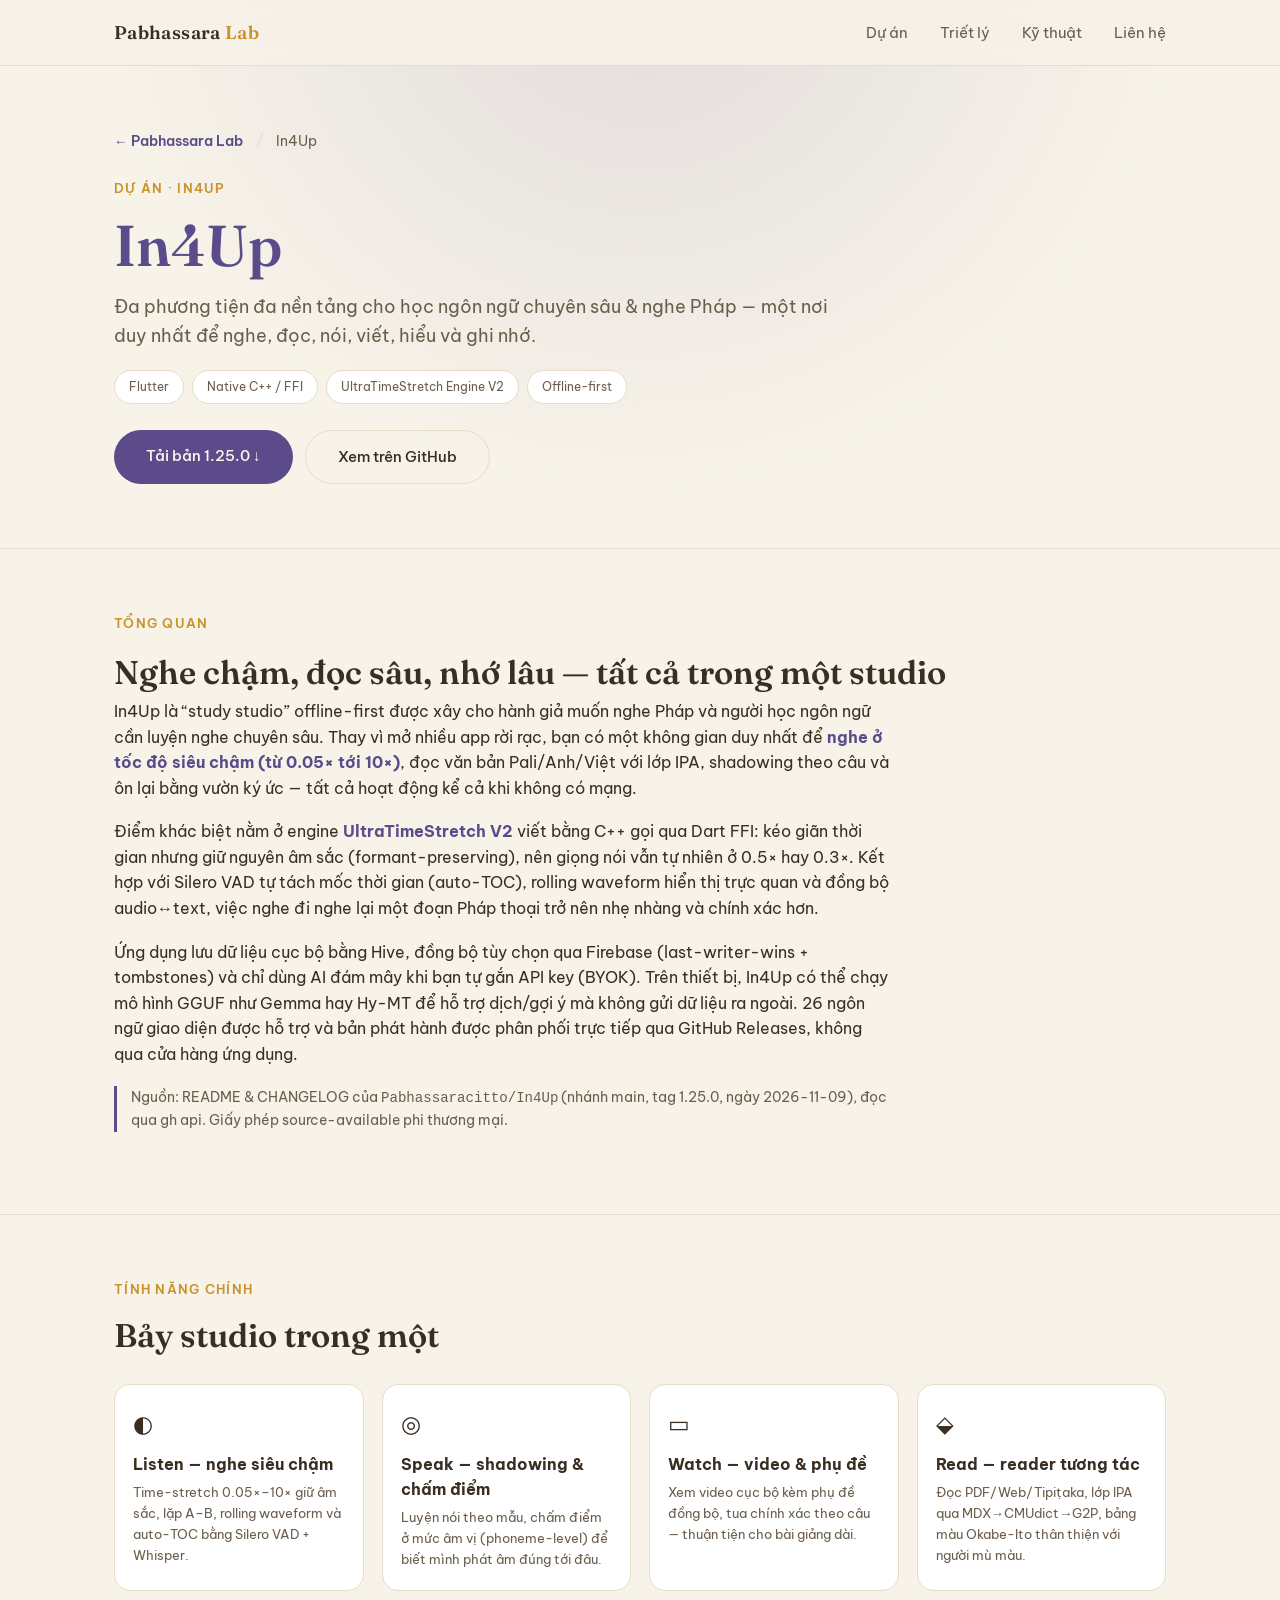
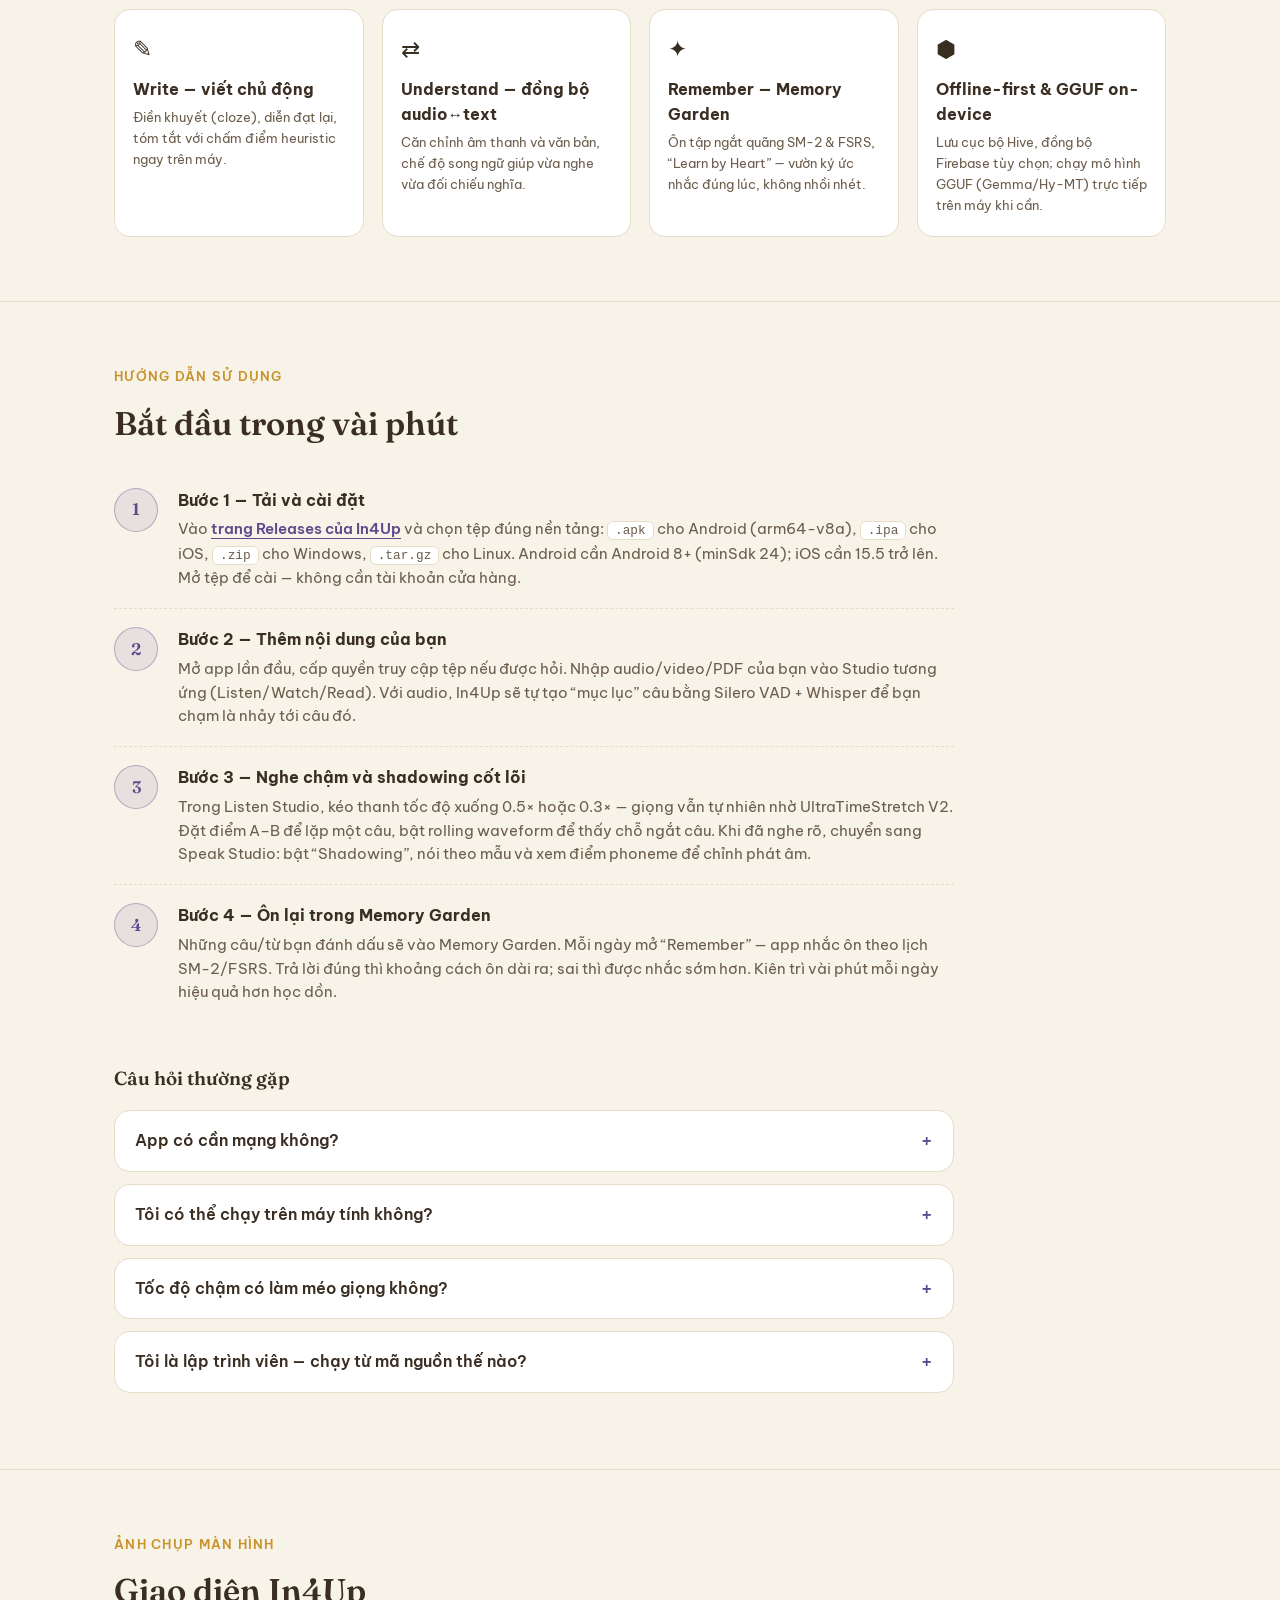
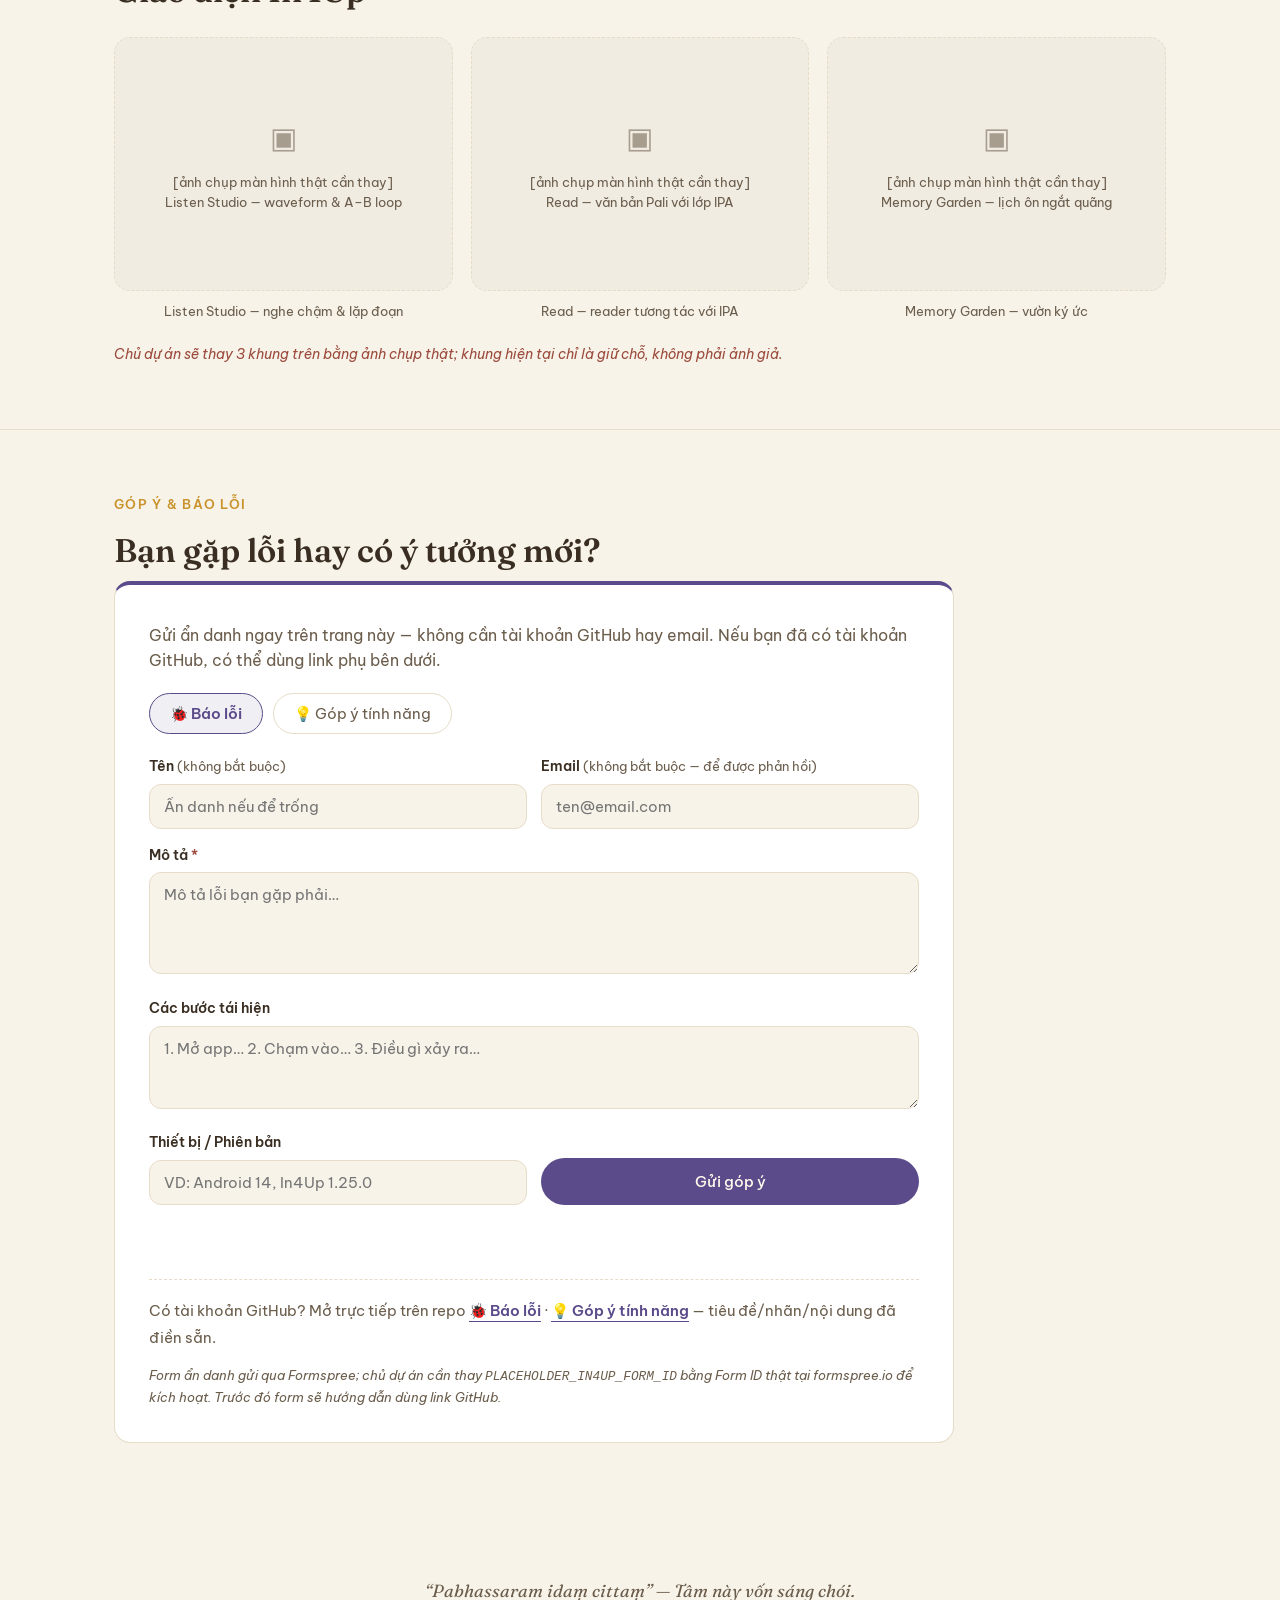
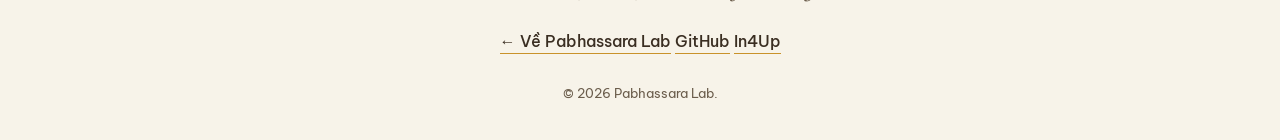
==== in4up.html @ a80b6377 "feat: WEB-EXPAND-001 — 4 trang chi tiết + góp ý ẩn danh + Tìm hiểu thêm - Thêm in4up.html / vdp.html" ====
<!DOCTYPE html>
<html lang="vi">
<head>
<meta charset="UTF-8">
<meta name="viewport" content="width=device-width, initial-scale=1.0">
<title>In4Up — Đa phương tiện cho học ngôn ngữ chuyên sâu & nghe Pháp | Pabhassara Lab</title>
<meta name="description" content="In4Up — studio học tập đa phương tiện, offline-first: nghe chậm tới 0.05×, shadowing, reader Pali/ IPA, Memory Garden. Tải bản 1.25.0 cho Android/iOS/Windows/Linux.">
<link rel="preconnect" href="https://fonts.googleapis.com">
<link rel="preconnect" href="https://fonts.gstatic.com" crossorigin>
<link href="https://fonts.googleapis.com/css2?family=Fraunces:ital,opsz,wght@0,9..144,300;0,9..144,500;0,9..144,600;1,9..144,400&family=Be+Vietnam+Pro:wght@300;400;500;600;700&display=swap" rel="stylesheet">
<link rel="stylesheet" href="style.css">
</head>
<body style="--accent:#5B4B8A;">

<!-- NAV — trỏ về trang chủ -->
<nav class="nav">
  <div class="nav-inner">
    <a href="index.html" class="nav-logo">Pabhassara <span>Lab</span></a>
    <ul class="nav-links">
      <li><a href="index.html#projects">Dự án</a></li>
      <li><a href="index.html#philosophy">Triết lý</a></li>
      <li><a href="index.html#tech">Kỹ thuật</a></li>
      <li><a href="index.html#contact">Liên hệ</a></li>
    </ul>
  </div>
</nav>

<!-- HERO / BREADCRUMB -->
<header class="detail-hero">
  <div class="container">
    <nav class="breadcrumb" aria-label="Breadcrumb">
      <a href="index.html">← Pabhassara Lab</a>
      <span class="breadcrumb-sep">/</span>
      <span aria-current="page">In4Up</span>
    </nav>
    <p class="section-label">Dự án · In4Up</p>
    <h1 class="detail-title">In4Up</h1>
    <p class="detail-tagline">Đa phương tiện đa nền tảng cho học ngôn ngữ chuyên sâu &amp; nghe Pháp — một nơi duy nhất để nghe, đọc, nói, viết, hiểu và ghi nhớ.</p>
    <div class="badges" style="margin-bottom:10px;">
      <span class="badge">Flutter</span>
      <span class="badge">Native C++ / FFI</span>
      <span class="badge">UltraTimeStretch Engine V2</span>
      <span class="badge">Offline-first</span>
    </div>
    <div class="detail-actions">
      <a href="https://github.com/Pabhassaracitto/In4Up/releases/tag/1.25.0" class="btn btn-primary btn-app" target="_blank" rel="noopener">Tải bản 1.25.0 ↓</a>
      <a href="https://github.com/Pabhassaracitto/In4Up" class="btn btn-ghost" target="_blank" rel="noopener">Xem trên GitHub</a>
    </div>
  </div>
</header>

<!-- TỔNG QUAN -->
<section class="detail-section overview-text fade-in">
  <div class="container">
    <p class="section-label">Tổng quan</p>
    <h2 class="section-title">Nghe chậm, đọc sâu, nhớ lâu — tất cả trong một studio</h2>
    <p>In4Up là “study studio” offline-first được xây cho hành giả muốn nghe Pháp và người học ngôn ngữ cần luyện nghe chuyên sâu. Thay vì mở nhiều app rời rạc, bạn có một không gian duy nhất để <strong>nghe ở tốc độ siêu chậm (từ 0.05× tới 10×)</strong>, đọc văn bản Pali/Anh/Việt với lớp IPA, shadowing theo câu và ôn lại bằng vườn ký ức — tất cả hoạt động kể cả khi không có mạng.</p>
    <p>Điểm khác biệt nằm ở engine <strong>UltraTimeStretch V2</strong> viết bằng C++ gọi qua Dart FFI: kéo giãn thời gian nhưng giữ nguyên âm sắc (formant-preserving), nên giọng nói vẫn tự nhiên ở 0.5× hay 0.3×. Kết hợp với Silero VAD tự tách mốc thời gian (auto-TOC), rolling waveform hiển thị trực quan và đồng bộ audio↔text, việc nghe đi nghe lại một đoạn Pháp thoại trở nên nhẹ nhàng và chính xác hơn.</p>
    <p>Ứng dụng lưu dữ liệu cục bộ bằng Hive, đồng bộ tùy chọn qua Firebase (last-writer-wins + tombstones) và chỉ dùng AI đám mây khi bạn tự gắn API key (BYOK). Trên thiết bị, In4Up có thể chạy mô hình GGUF như Gemma hay Hy-MT để hỗ trợ dịch/gợi ý mà không gửi dữ liệu ra ngoài. 26 ngôn ngữ giao diện được hỗ trợ và bản phát hành được phân phối trực tiếp qua GitHub Releases, không qua cửa hàng ứng dụng.</p>
    <p class="overview-note">Nguồn: README &amp; CHANGELOG của <code>Pabhassaracitto/In4Up</code> (nhánh main, tag 1.25.0, ngày 2026-11-09), đọc qua gh api. Giấy phép source-available phi thương mại.</p>
  </div>
</section>

<!-- TÍNH NĂNG CHÍNH -->
<section class="detail-section fade-in">
  <div class="container">
    <p class="section-label">Tính năng chính</p>
    <h2 class="section-title">Bảy studio trong một</h2>
    <div class="feature-grid">
      <article class="feature-item">
        <span class="feature-icon">◐</span>
        <h4>Listen — nghe siêu chậm</h4>
        <p>Time-stretch 0.05×–10× giữ âm sắc, lặp A–B, rolling waveform và auto-TOC bằng Silero VAD + Whisper.</p>
      </article>
      <article class="feature-item">
        <span class="feature-icon">◎</span>
        <h4>Speak — shadowing &amp; chấm điểm</h4>
        <p>Luyện nói theo mẫu, chấm điểm ở mức âm vị (phoneme-level) để biết mình phát âm đúng tới đâu.</p>
      </article>
      <article class="feature-item">
        <span class="feature-icon">▭</span>
        <h4>Watch — video &amp; phụ đề</h4>
        <p>Xem video cục bộ kèm phụ đề đồng bộ, tua chính xác theo câu — thuận tiện cho bài giảng dài.</p>
      </article>
      <article class="feature-item">
        <span class="feature-icon">⬙</span>
        <h4>Read — reader tương tác</h4>
        <p>Đọc PDF/Web/Tipiṭaka, lớp IPA qua MDX→CMUdict→G2P, bảng màu Okabe-Ito thân thiện với người mù màu.</p>
      </article>
      <article class="feature-item">
        <span class="feature-icon">✎</span>
        <h4>Write — viết chủ động</h4>
        <p>Điền khuyết (cloze), diễn đạt lại, tóm tắt với chấm điểm heuristic ngay trên máy.</p>
      </article>
      <article class="feature-item">
        <span class="feature-icon">⇄</span>
        <h4>Understand — đồng bộ audio↔text</h4>
        <p>Căn chỉnh âm thanh và văn bản, chế độ song ngữ giúp vừa nghe vừa đối chiếu nghĩa.</p>
      </article>
      <article class="feature-item">
        <span class="feature-icon">✦</span>
        <h4>Remember — Memory Garden</h4>
        <p>Ôn tập ngắt quãng SM-2 &amp; FSRS, “Learn by Heart” — vườn ký ức nhắc đúng lúc, không nhồi nhét.</p>
      </article>
      <article class="feature-item">
        <span class="feature-icon">⬢</span>
        <h4>Offline-first &amp; GGUF on-device</h4>
        <p>Lưu cục bộ Hive, đồng bộ Firebase tùy chọn; chạy mô hình GGUF (Gemma/Hy-MT) trực tiếp trên máy khi cần.</p>
      </article>
    </div>
  </div>
</section>

<!-- HƯỚNG DẪN SỬ DỤNG -->
<section class="detail-section fade-in">
  <div class="container">
    <p class="section-label">Hướng dẫn sử dụng</p>
    <h2 class="section-title">Bắt đầu trong vài phút</h2>

    <ol class="steps">
      <li class="step">
        <span class="step-num">1</span>
        <div class="step-body">
          <h4>Bước 1 — Tải và cài đặt</h4>
          <p>Vào <a href="https://github.com/Pabhassaracitto/In4Up/releases/tag/1.25.0" target="_blank" rel="noopener">trang Releases của In4Up</a> và chọn tệp đúng nền tảng: <code>.apk</code> cho Android (arm64-v8a), <code>.ipa</code> cho iOS, <code>.zip</code> cho Windows, <code>.tar.gz</code> cho Linux. Android cần Android 8+ (minSdk 24); iOS cần 15.5 trở lên. Mở tệp để cài — không cần tài khoản cửa hàng.</p>
        </div>
      </li>
      <li class="step">
        <span class="step-num">2</span>
        <div class="step-body">
          <h4>Bước 2 — Thêm nội dung của bạn</h4>
          <p>Mở app lần đầu, cấp quyền truy cập tệp nếu được hỏi. Nhập audio/video/PDF của bạn vào Studio tương ứng (Listen/Watch/Read). Với audio, In4Up sẽ tự tạo “mục lục” câu bằng Silero VAD + Whisper để bạn chạm là nhảy tới câu đó.</p>
        </div>
      </li>
      <li class="step">
        <span class="step-num">3</span>
        <div class="step-body">
          <h4>Bước 3 — Nghe chậm và shadowing cốt lõi</h4>
          <p>Trong Listen Studio, kéo thanh tốc độ xuống 0.5× hoặc 0.3× — giọng vẫn tự nhiên nhờ UltraTimeStretch V2. Đặt điểm A–B để lặp một câu, bật rolling waveform để thấy chỗ ngắt câu. Khi đã nghe rõ, chuyển sang Speak Studio: bật “Shadowing”, nói theo mẫu và xem điểm phoneme để chỉnh phát âm.</p>
        </div>
      </li>
      <li class="step">
        <span class="step-num">4</span>
        <div class="step-body">
          <h4>Bước 4 — Ôn lại trong Memory Garden</h4>
          <p>Những câu/từ bạn đánh dấu sẽ vào Memory Garden. Mỗi ngày mở “Remember” — app nhắc ôn theo lịch SM-2/FSRS. Trả lời đúng thì khoảng cách ôn dài ra; sai thì được nhắc sớm hơn. Kiên trì vài phút mỗi ngày hiệu quả hơn học dồn.</p>
        </div>
      </li>
    </ol>

    <h3 class="faq-title">Câu hỏi thường gặp</h3>
    <div class="faq">
      <details>
        <summary>App có cần mạng không?</summary>
        <p>Không — tính năng cốt lõi hoạt động offline hoàn toàn (Hive + engine C++ local). Mạng chỉ cần khi bạn bật đồng bộ Firebase hoặc dùng AI đám mây BYOK.</p>
      </details>
      <details>
        <summary>Tôi có thể chạy trên máy tính không?</summary>
        <p>Có. Windows được hỗ trợ đầy đủ; Linux hỗ trợ một phần (đang bị chặn bởi <code>webkit2gtk-4.1</code> trên một số bản phân phối); bản Web bị giới hạn — các engine native không khả dụng trên web. Hãy chọn đúng tệp trong trang Releases.</p>
      </details>
      <details>
        <summary>Tốc độ chậm có làm méo giọng không?</summary>
        <p>Không đáng kể. Engine C++ UltraTimeStretch V2 giữ formant (âm sắc) nên giọng vẫn tự nhiên ở tốc độ rất chậm — khác với việc chỉ kéo giãn thô.</p>
      </details>
      <details>
        <summary>Tôi là lập trình viên — chạy từ mã nguồn thế nào?</summary>
        <p>Cài Flutter 3.44.1 (bản CI-pin), chạy <code>flutter pub get</code> rồi <code>flutter run --flavor stable</code> (Android có các flavor stable/dev/beta). Xem thêm trong README của repo.</p>
      </details>
    </div>
  </div>
</section>

<!-- ẢNH CHỤP MÀN HÌNH -->
<section class="detail-section fade-in">
  <div class="container">
    <p class="section-label">Ảnh chụp màn hình</p>
    <h2 class="section-title">Giao diện In4Up</h2>
    <div class="shot-grid">
      <figure>
        <div class="shot-placeholder">
          <span class="shot-icon">▣</span>
          <p>[ảnh chụp màn hình thật cần thay]<br>Listen Studio — waveform &amp; A–B loop</p>
        </div>
        <figcaption class="shot-caption">Listen Studio — nghe chậm &amp; lặp đoạn</figcaption>
      </figure>
      <figure>
        <div class="shot-placeholder">
          <span class="shot-icon">▣</span>
          <p>[ảnh chụp màn hình thật cần thay]<br>Read — văn bản Pali với lớp IPA</p>
        </div>
        <figcaption class="shot-caption">Read — reader tương tác với IPA</figcaption>
      </figure>
      <figure>
        <div class="shot-placeholder">
          <span class="shot-icon">▣</span>
          <p>[ảnh chụp màn hình thật cần thay]<br>Memory Garden — lịch ôn ngắt quãng</p>
        </div>
        <figcaption class="shot-caption">Memory Garden — vườn ký ức</figcaption>
      </figure>
    </div>
    <p class="shot-note">Chủ dự án sẽ thay 3 khung trên bằng ảnh chụp thật; khung hiện tại chỉ là giữ chỗ, không phải ảnh giả.</p>
  </div>
</section>

<!-- GÓP Ý & BÁO LỖI -->
<section class="detail-section fade-in" id="gop-y">
  <div class="container">
    <p class="section-label">Góp ý &amp; báo lỗi</p>
    <h2 class="section-title">Bạn gặp lỗi hay có ý tưởng mới?</h2>
    <div class="feedback-block">
      <p class="feedback-lead">Gửi ẩn danh ngay trên trang này — không cần tài khoản GitHub hay email. Nếu bạn đã có tài khoản GitHub, có thể dùng link phụ bên dưới.</p>

      <form id="feedback-form" data-app="In4Up" data-formspree="https://formspree.io/f/PLACEHOLDER_IN4UP_FORM_ID" novalidate>
        <input type="hidden" name="app" value="In4Up">
        <input type="hidden" name="_subject" value="[Bug] In4Up — báo lỗi từ Pabhassara Lab">
        <input type="text" name="_gotcha" class="hp-field" tabindex="-1" autocomplete="off" aria-hidden="true">

        <div class="feedback-tabs" role="group" aria-label="Loại góp ý">
          <button type="button" class="ftype-btn active" data-type="bug" aria-pressed="true">🐞 Báo lỗi</button>
          <button type="button" class="ftype-btn" data-type="enhancement" aria-pressed="false">💡 Góp ý tính năng</button>
        </div>
        <input type="hidden" name="type" value="bug">

        <div class="f-row">
          <div class="f-field">
            <label for="fb-name-in4up">Tên <span class="optional">(không bắt buộc)</span></label>
            <input id="fb-name-in4up" name="name" type="text" placeholder="Ẩn danh nếu để trống">
          </div>
          <div class="f-field">
            <label for="fb-contact-in4up">Email <span class="optional">(không bắt buộc — để được phản hồi)</span></label>
            <input id="fb-contact-in4up" name="email" type="email" placeholder="ten@email.com">
          </div>
        </div>

        <div class="f-field">
          <label for="fb-message-in4up">Mô tả <span class="req">*</span></label>
          <textarea id="fb-message-in4up" name="message" rows="4" required placeholder="Mô tả lỗi bạn gặp phải…"></textarea>
        </div>

        <div class="f-field">
          <label for="fb-details-in4up" data-detail-label>C&aacute;c bước t&aacute;i hiện</label>
          <textarea id="fb-details-in4up" name="details" rows="3" placeholder="1. Mở app… 2. Chạm vào… 3. Điều gì xảy ra…"></textarea>
        </div>

        <div class="f-row">
          <div class="f-field">
            <label for="fb-device-in4up">Thiết bị / Phiên bản</label>
            <input id="fb-device-in4up" name="device" type="text" placeholder="VD: Android 14, In4Up 1.25.0">
          </div>
          <div class="f-field" style="display:flex;align-items:flex-end;">
            <button type="submit" class="btn btn-primary btn-app feedback-submit" style="width:100%;">Gửi góp ý</button>
          </div>
        </div>

        <p class="form-status" role="status" aria-live="polite"></p>
      </form>

      <div class="feedback-alt">
        Có tài khoản GitHub? Mở trực tiếp trên repo
        <a href="https://github.com/Pabhassaracitto/In4Up/issues/new?title=%5BBug%5D%20&labels=bug&body=**M%C3%B4%20t%E1%BA%A3%20l%E1%BB%97i%3A**%0A%0A**C%C3%A1c%20b%C6%B0%E1%BB%9Bc%20t%C3%A1i%20hi%E1%BB%87n%3A**%0A%0A**Thi%E1%BA%BFt%20b%E1%BB%8B%2FPhi%C3%AAn%20b%E1%BA%A3n%3A**" target="_blank" rel="noopener">🐞 Báo lỗi</a>
        ·
        <a href="https://github.com/Pabhassaracitto/In4Up/issues/new?title=%5B%C4%90%E1%BB%81%20xu%E1%BA%A5t%5D&labels=enhancement&body=**T%C3%B4i%20mu%E1%BB%91n...**%0A%0A**V%E1%BA%A5n%20%C4%91%E1%BB%81%20c%E1%BA%A7n%20gi%E1%BA%A3i%20quy%E1%BA%BFt%3A**%0A%0A**%C4%90%E1%BB%81%20xu%E1%BA%A5t%20c%E1%BB%A7a%20t%C3%B4i%3A**" target="_blank" rel="noopener">💡 Góp ý tính năng</a>
        — tiêu đề/nhãn/nội dung đã điền sẵn.
      </div>
      <p class="privacy-note">Form ẩn danh gửi qua Formspree; chủ dự án cần thay <code>PLACEHOLDER_IN4UP_FORM_ID</code> bằng Form ID thật tại <a href="https://formspree.io" target="_blank" rel="noopener" style="border:none;">formspree.io</a> để kích hoạt. Trước đó form sẽ hướng dẫn dùng link GitHub.</p>
    </div>
  </div>
</section>

<!-- FOOTER (chung với trang chủ) -->
<footer id="contact" class="footer">
  <div class="container fade-in">
    <p class="footer-quote">“Pabhassaram idaṃ cittaṃ” — Tâm này vốn sáng chói.</p>
    <div class="footer-links">
      <a href="index.html">← Về Pabhassara Lab</a>
      <a href="https://github.com/Pabhassaracitto" target="_blank" rel="noopener">GitHub</a>
      <a href="https://github.com/Pabhassaracitto/In4Up" target="_blank" rel="noopener">In4Up</a>
    </div>
    <p class="footer-copy">© 2026 Pabhassara Lab.</p>
  </div>
</footer>

<script src="script.js"></script>
<script src="feedback.js"></script>
</body>
</html>
---- style.css ----
/* ============ RESET & VARIABLES ============ */
:root {
  --bg: #F7F3E9;
  --bg-elevated: #FFFFFF;
  --text: #3A2E22;
  --text-soft: #6B5D4C;
  --saffron: #C9922A;
  --terracotta: #9B4A3C;
  --border: #E6DCC8;
  --radius: 16px;
  --max-width: 1100px;
  --font-serif: 'Fraunces', serif;
  --font-sans: 'Be Vietnam Pro', sans-serif;
}

* { margin: 0; padding: 0; box-sizing: border-box; }

html { scroll-behavior: smooth; }

body {
  background: var(--bg);
  color: var(--text);
  font-family: var(--font-sans);
  line-height: 1.6;
  -webkit-font-smoothing: antialiased;
}

.container {
  max-width: var(--max-width);
  margin: 0 auto;
  padding: 0 24px;
}

a { text-decoration: none; color: inherit; }

/* ============ FADE-IN ANIMATION ============ */
.fade-in {
  opacity: 0;
  transform: translateY(24px);
  transition: opacity 0.7s ease-out, transform 0.7s ease-out;
}
.fade-in.visible {
  opacity: 1;
  transform: translateY(0);
}

/* ============ NAV ============ */
.nav {
  position: fixed;
  top: 0; left: 0; right: 0;
  z-index: 100;
  background: rgba(247, 243, 233, 0.85);
  backdrop-filter: blur(8px);
  border-bottom: 1px solid var(--border);
}
.nav-inner {
  max-width: var(--max-width);
  margin: 0 auto;
  padding: 18px 24px;
  display: flex;
  justify-content: space-between;
  align-items: center;
}
.nav-logo {
  font-family: var(--font-serif);
  font-weight: 600;
  font-size: 1.15rem;
  letter-spacing: 0.02em;
}
.nav-logo span { color: var(--saffron); }
.nav-links {
  display: flex;
  gap: 32px;
  list-style: none;
}
.nav-links a {
  font-size: 0.92rem;
  color: var(--text-soft);
  transition: color 0.2s;
}
.nav-links a:hover { color: var(--saffron); }

@media (max-width: 640px) {
  .nav-links { display: none; }
}

/* ============ HERO ============ */
.hero {
  position: relative;
  min-height: 92vh;
  display: flex;
  align-items: center;
  justify-content: center;
  text-align: center;
  overflow: hidden;
  padding: 0 24px;
}
.ripple {
  position: absolute;
  width: 600px;
  height: 600px;
  border-radius: 50%;
  background: radial-gradient(circle, rgba(201,146,42,0.18) 0%, rgba(201,146,42,0) 70%);
  animation: ripple-pulse 6s ease-in-out infinite;
  pointer-events: none;
}
@keyframes ripple-pulse {
  0%, 100% { transform: scale(1); opacity: 0.8; }
  50% { transform: scale(1.3); opacity: 1; }
}
.hero-content { position: relative; z-index: 1; max-width: 680px; }
.hero-eyebrow {
  font-size: 0.85rem;
  letter-spacing: 0.08em;
  text-transform: lowercase;
  color: var(--terracotta);
  margin-bottom: 20px;
  font-style: italic;
}
.hero-title {
  font-family: var(--font-serif);
  font-weight: 500;
  font-size: clamp(2.8rem, 7vw, 4.8rem);
  line-height: 1.1;
  margin-bottom: 20px;
}
.hero-tagline {
  font-size: 1.2rem;
  color: var(--text-soft);
  margin-bottom: 40px;
}

/* ============ BUTTONS ============ */
.btn {
  display: inline-block;
  padding: 14px 32px;
  border-radius: 999px;
  font-weight: 500;
  font-size: 0.95rem;
  transition: all 0.25s ease;
}
.btn-primary {
  background: var(--saffron);
  color: #FFF8EC;
}
.btn-primary:hover {
  background: #B4811F;
  transform: translateY(-2px);
}
.btn-ghost {
  border: 1.5px solid var(--border);
  color: var(--text);
}
.btn-ghost:hover {
  border-color: var(--saffron);
  color: var(--saffron);
}

/* ============ SECTION LABEL ============ */
.section-label {
  font-size: 0.8rem;
  letter-spacing: 0.1em;
  text-transform: uppercase;
  color: var(--saffron);
  font-weight: 600;
  margin-bottom: 16px;
}

/* ============ PHILOSOPHY ============ */
.philosophy {
  padding: 100px 0 60px;
  text-align: center;
}
.philosophy-text {
  font-family: var(--font-serif);
  font-weight: 400;
  font-size: clamp(1.4rem, 3vw, 2rem);
  line-height: 1.5;
  max-width: 760px;
  margin: 0 auto;
}
.philosophy-text em {
  color: var(--terracotta);
  font-style: italic;
}

/* ============ PROJECTS ============ */
.projects { padding: 60px 0 100px; }

.project-card {
  display: flex;
  align-items: center;
  gap: 56px;
  padding: 48px 0;
  border-bottom: 1px solid var(--border);
}
.project-card.reverse { flex-direction: row-reverse; }

.project-visual {
  flex: 0 0 38%;
  aspect-ratio: 4/3;
  border-radius: var(--radius);
  overflow: hidden;
  background: var(--accent);
}
.project-visual-placeholder {
  width: 100%;
  height: 100%;
  display: flex;
  align-items: center;
  justify-content: center;
  font-family: var(--font-serif);
  font-size: 1.6rem;
  color: rgba(255,255,255,0.9);
  background: linear-gradient(135deg, var(--accent), rgba(0,0,0,0.15));
}

.project-info { flex: 1; }
.project-info h3 {
  font-family: var(--font-serif);
  font-size: 1.9rem;
  font-weight: 600;
  margin-bottom: 10px;
}
.project-tagline {
  color: var(--text-soft);
  font-size: 1.02rem;
  margin-bottom: 18px;
}
.badges {
  display: flex;
  flex-wrap: wrap;
  gap: 8px;
  margin-bottom: 18px;
}
.badge {
  font-size: 0.78rem;
  padding: 6px 14px;
  border-radius: 999px;
  background: var(--bg-elevated);
  border: 1px solid var(--border);
  color: var(--text-soft);
}
.project-highlight {
  font-size: 0.95rem;
  color: var(--text);
  border-left: 3px solid var(--accent);
  padding-left: 14px;
  margin-bottom: 24px;
}

@media (max-width: 800px) {
  .project-card, .project-card.reverse {
    flex-direction: column;
    gap: 28px;
  }
  .project-visual { flex: none; width: 100%; }
}

/* ============ TECH ============ */
.tech {
  padding: 80px 0;
  background: var(--bg-elevated);
  border-top: 1px solid var(--border);
  border-bottom: 1px solid var(--border);
}
.tech-grid {
  display: grid;
  grid-template-columns: repeat(4, 1fr);
  gap: 32px;
  margin-top: 20px;
}
.tech-num {
  font-family: var(--font-serif);
  font-style: italic;
  color: var(--saffron);
  font-size: 1.1rem;
}
.tech-item h4 {
  font-size: 1.1rem;
  margin: 10px 0 8px;
}
.tech-item p {
  font-size: 0.9rem;
  color: var(--text-soft);
}
@media (max-width: 800px) {
  .tech-grid { grid-template-columns: repeat(2, 1fr); }
}

/* ============ FOOTER ============ */
.footer {
  padding: 70px 0 40px;
  text-align: center;
}
.footer-quote {
  font-family: var(--font-serif);
  font-style: italic;
  font-size: 1.1rem;
  color: var(--text-soft);
  margin-bottom: 24px;
}
.footer-links a {
  font-weight: 500;
  color: var(--text);
  border-bottom: 1px solid var(--saffron);
  padding-bottom: 2px;
}
.footer-copy {
  margin-top: 28px;
  font-size: 0.8rem;
  color: var(--text-soft);
}

/* ============ BUTTONS: APP ACCENT ============ */
.btn-app {
  background: var(--accent, var(--saffron));
  color: #FFF8EC;
}
.btn-app:hover {
  filter: brightness(0.9);
  transform: translateY(-2px);
}

.project-actions { display: flex; gap: 12px; flex-wrap: wrap; align-items: center; }

/* ============ DETAIL PAGES ============ */
.detail-hero {
  padding: 130px 0 64px;
  border-bottom: 1px solid var(--border);
  background: radial-gradient(circle at 50% -10%, color-mix(in srgb, var(--accent) 14%, transparent) 0%, transparent 62%);
}
.breadcrumb {
  font-size: 0.86rem;
  color: var(--text-soft);
  margin-bottom: 26px;
}
.breadcrumb a { color: var(--accent); font-weight: 600; }
.breadcrumb a:hover { text-decoration: underline; }
.breadcrumb-sep { margin: 0 10px; color: var(--border); }
.detail-title {
  font-family: var(--font-serif);
  font-weight: 600;
  font-size: clamp(2.4rem, 6vw, 3.6rem);
  line-height: 1.1;
  color: var(--accent);
  margin-bottom: 14px;
}
.detail-tagline {
  font-size: 1.14rem;
  color: var(--text-soft);
  max-width: 720px;
  margin-bottom: 20px;
}
.detail-actions { display: flex; gap: 12px; flex-wrap: wrap; margin-top: 26px; }

.section-title {
  font-family: var(--font-serif);
  font-weight: 600;
  font-size: clamp(1.5rem, 3vw, 2.05rem);
  line-height: 1.25;
  margin-bottom: 6px;
}
.detail-section { padding: 64px 0; border-bottom: 1px solid var(--border); }
.detail-section:last-of-type { border-bottom: none; }
.overview-text p { max-width: 780px; margin-bottom: 18px; }
.overview-text strong { color: var(--accent); }
.overview-note {
  max-width: 780px;
  font-size: 0.88rem;
  color: var(--text-soft);
  border-left: 3px solid var(--accent);
  padding-left: 14px;
  margin-top: 8px;
}

/* --- Tính năng --- */
.feature-grid {
  display: grid;
  grid-template-columns: repeat(4, 1fr);
  gap: 18px;
  margin-top: 28px;
}
.feature-item {
  background: var(--bg-elevated);
  border: 1px solid var(--border);
  border-radius: var(--radius);
  padding: 20px 18px;
  transition: transform 0.25s ease, box-shadow 0.25s ease;
}
.feature-item:hover { transform: translateY(-3px); box-shadow: 0 12px 32px rgba(58,46,34,0.10); }
.feature-icon { display: block; font-size: 1.45rem; margin-bottom: 10px; }
.feature-item h4 { font-size: 0.97rem; margin-bottom: 6px; }
.feature-item p { font-size: 0.84rem; color: var(--text-soft); line-height: 1.55; }

/* --- Hướng dẫn (steps) --- */
.steps { list-style: none; margin: 26px 0 42px; max-width: 840px; }
.step { display: flex; gap: 20px; padding: 18px 0; border-bottom: 1px dashed var(--border); }
.step:last-child { border-bottom: none; }
.step-num {
  flex: 0 0 44px;
  width: 44px; height: 44px;
  border-radius: 50%;
  display: flex; align-items: center; justify-content: center;
  font-family: var(--font-serif); font-weight: 600; font-size: 1.05rem;
  color: var(--accent);
  background: color-mix(in srgb, var(--accent) 10%, transparent);
  border: 1px solid color-mix(in srgb, var(--accent) 38%, transparent);
}
.step-body h4 { font-size: 1rem; margin-bottom: 4px; }
.step-body p { color: var(--text-soft); font-size: 0.93rem; }
.step-body code {
  background: var(--bg-elevated); border: 1px solid var(--border);
  border-radius: 6px; padding: 1px 7px; font-size: 0.86em;
}
.step-body a { color: var(--accent); font-weight: 600; border-bottom: 1px solid currentColor; }

/* --- FAQ (accordion) --- */
.faq-title { font-family: var(--font-serif); font-size: 1.18rem; font-weight: 600; margin: 4px 0 16px; }
.faq { max-width: 840px; }
.faq details {
  background: var(--bg-elevated);
  border: 1px solid var(--border);
  border-radius: var(--radius);
  padding: 2px 20px;
  margin-bottom: 12px;
}
.faq summary {
  cursor: pointer; font-weight: 600; padding: 15px 0;
  display: flex; justify-content: space-between; align-items: center; gap: 16px;
  list-style: none;
}
.faq summary::-webkit-details-marker { display: none; }
.faq summary::after { content: '+'; color: var(--accent); font-size: 1.35rem; font-weight: 400; line-height: 1; }
.faq details[open] summary::after { content: '–'; }
.faq details p { padding: 0 0 16px; color: var(--text-soft); font-size: 0.94rem; }
.faq details a { color: var(--accent); font-weight: 600; }

/* --- Ảnh chụp màn hình (placeholder) --- */
.shot-grid {
  display: grid;
  grid-template-columns: repeat(auto-fit, minmax(230px, 1fr));
  gap: 18px;
  margin-top: 26px;
}
.shot-placeholder {
  border: 1.5px dashed var(--border);
  border-radius: var(--radius);
  background: rgba(58,46,34,0.03);
  aspect-ratio: 4/3;
  display: flex; flex-direction: column; align-items: center; justify-content: center;
  gap: 12px; text-align: center; padding: 18px;
  color: var(--text-soft);
}
.shot-icon { font-size: 1.8rem; opacity: 0.55; }
.shot-placeholder p { font-size: 0.83rem; line-height: 1.5; }
.shot-caption { margin-top: 10px; font-size: 0.84rem; color: var(--text-soft); text-align: center; }
.shot-note { margin-top: 20px; font-size: 0.86rem; color: var(--terracotta); font-style: italic; }

/* --- Góp ý & báo lỗi --- */
.feedback-block {
  background: var(--bg-elevated);
  border: 1px solid var(--border);
  border-top: 4px solid var(--accent);
  border-radius: var(--radius);
  padding: 34px;
  margin-top: 10px;
  max-width: 840px;
}
.feedback-lead { color: var(--text-soft); margin: 4px 0 20px; font-size: 0.97rem; }
.feedback-tabs { display: flex; gap: 10px; flex-wrap: wrap; margin-bottom: 22px; }
.ftype-btn {
  border: 1.5px solid var(--border);
  background: transparent;
  color: var(--text-soft);
  border-radius: 999px;
  padding: 10px 20px;
  font-family: var(--font-sans);
  font-size: 0.92rem;
  cursor: pointer;
  transition: all 0.2s ease;
}
.ftype-btn:hover { border-color: var(--accent); color: var(--accent); }
.ftype-btn.active {
  border-color: var(--accent);
  color: var(--accent);
  background: color-mix(in srgb, var(--accent) 9%, transparent);
  font-weight: 600;
}
.f-row { display: grid; grid-template-columns: 1fr 1fr; gap: 14px; }
.f-field { margin-bottom: 16px; }
.f-field label { display: block; font-size: 0.85rem; font-weight: 600; margin-bottom: 6px; }
.f-field .req { color: var(--terracotta); }
.f-field .optional { font-weight: 400; color: var(--text-soft); font-size: 0.8rem; }
.f-field input,
.f-field textarea {
  width: 100%;
  padding: 12px 14px;
  border: 1px solid var(--border);
  border-radius: 12px;
  background: var(--bg);
  font-family: var(--font-sans);
  font-size: 0.95rem;
  color: var(--text);
  transition: border-color 0.2s, box-shadow 0.2s;
}
.f-field input:focus,
.f-field textarea:focus {
  outline: none;
  border-color: var(--accent);
  box-shadow: 0 0 0 3px color-mix(in srgb, var(--accent) 18%, transparent);
}
.hp-field { position: absolute; left: -9999px; width: 1px; height: 1px; overflow: hidden; }
.feedback-submit { border: none; cursor: pointer; font-family: var(--font-sans); }
.feedback-submit:disabled { opacity: 0.6; cursor: wait; }
.form-status { margin-top: 14px; min-height: 1.5em; font-size: 0.92rem; font-weight: 500; }
.form-status.is-ok { color: #2E6E62; }
.form-status.is-err { color: var(--terracotta); }
.form-status.is-warn { color: #8A6D1A; }
.feedback-alt {
  margin-top: 22px; padding-top: 18px;
  border-top: 1px dashed var(--border);
  font-size: 0.92rem; color: var(--text-soft); line-height: 1.8;
}
.feedback-alt a { color: var(--accent); font-weight: 600; border-bottom: 1px solid currentColor; padding-bottom: 1px; }
.privacy-note { margin-top: 14px; font-size: 0.8rem; color: var(--text-soft); font-style: italic; }

@media (max-width: 800px) {
  .feature-grid { grid-template-columns: repeat(2, 1fr); }
  .f-row { grid-template-columns: 1fr; }
}
@media (max-width: 640px) {
  .detail-hero { padding: 110px 0 44px; }
  .detail-section { padding: 44px 0; }
  .feedback-block { padding: 22px; }
}
@media (max-width: 480px) {
  .feature-grid { grid-template-columns: 1fr; }
  .step { gap: 14px; }
  .step-num { flex-basis: 36px; width: 36px; height: 36px; font-size: 0.95rem; }
}
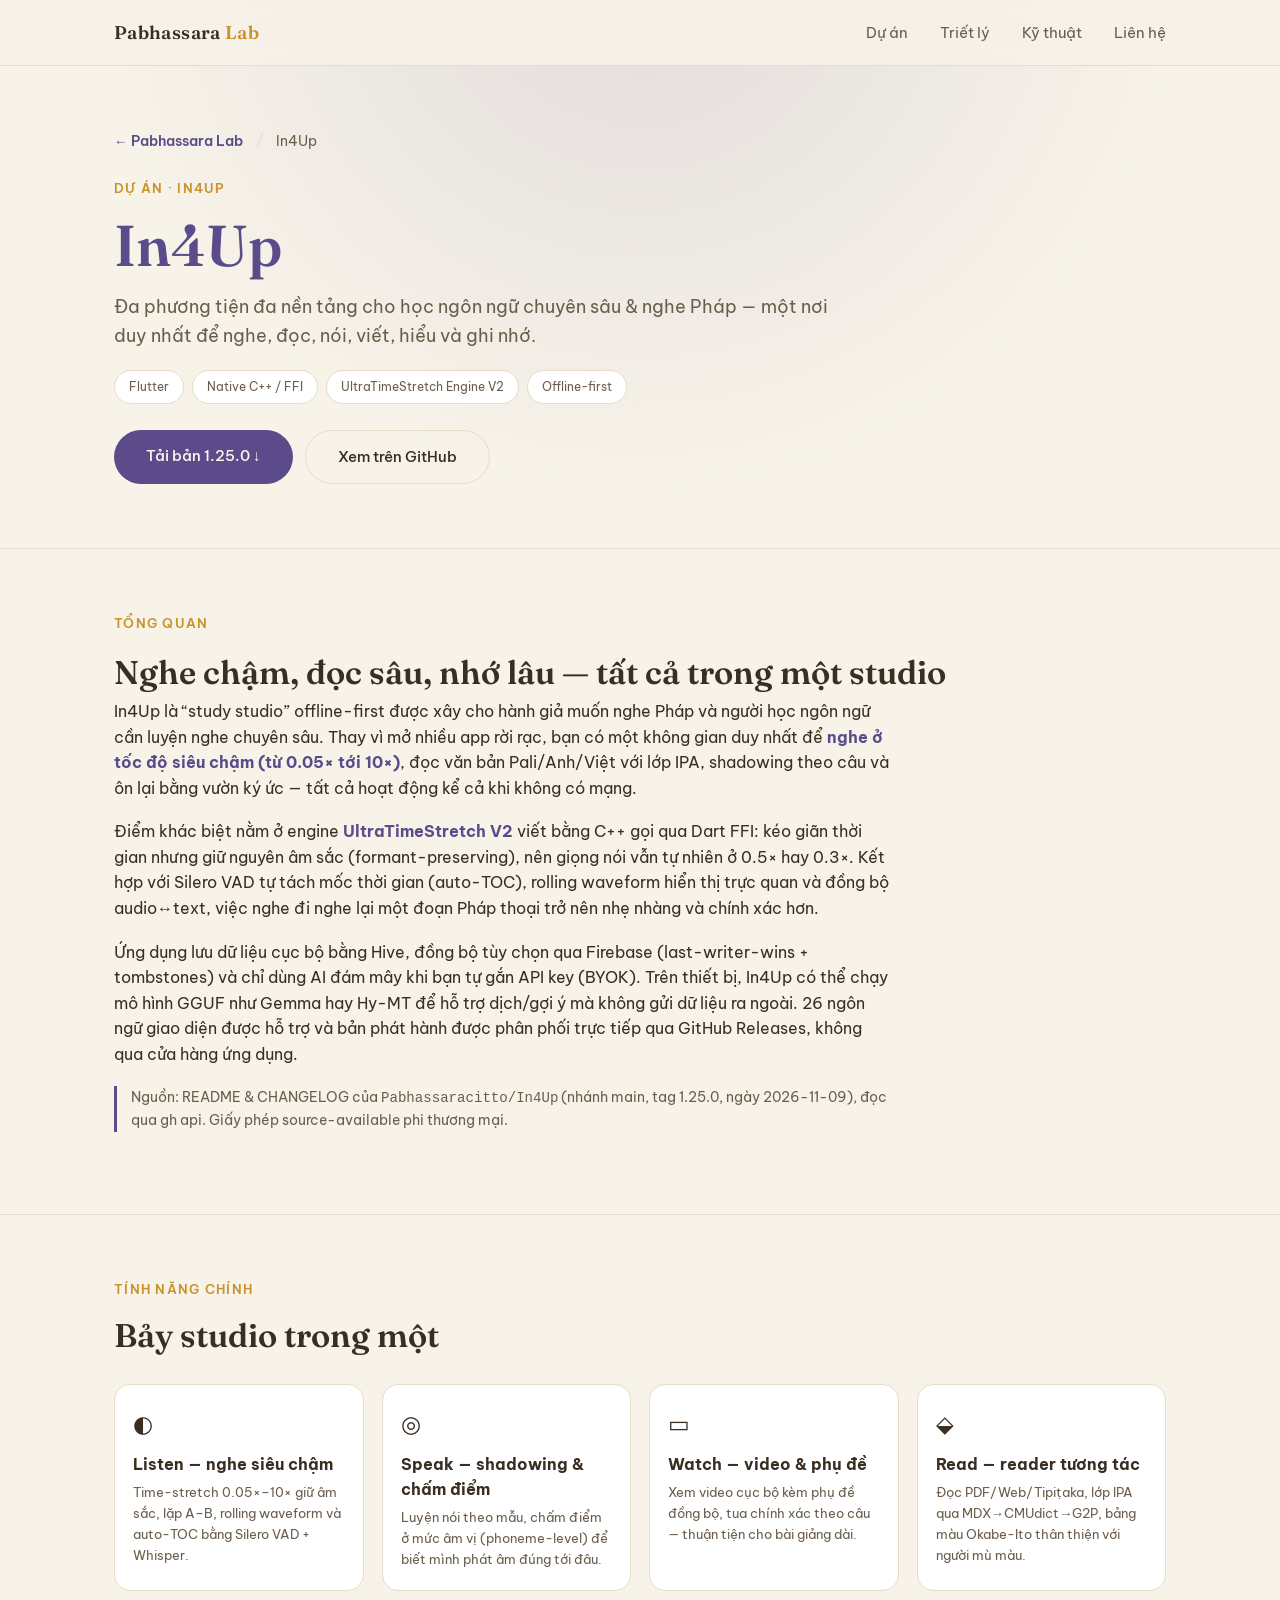
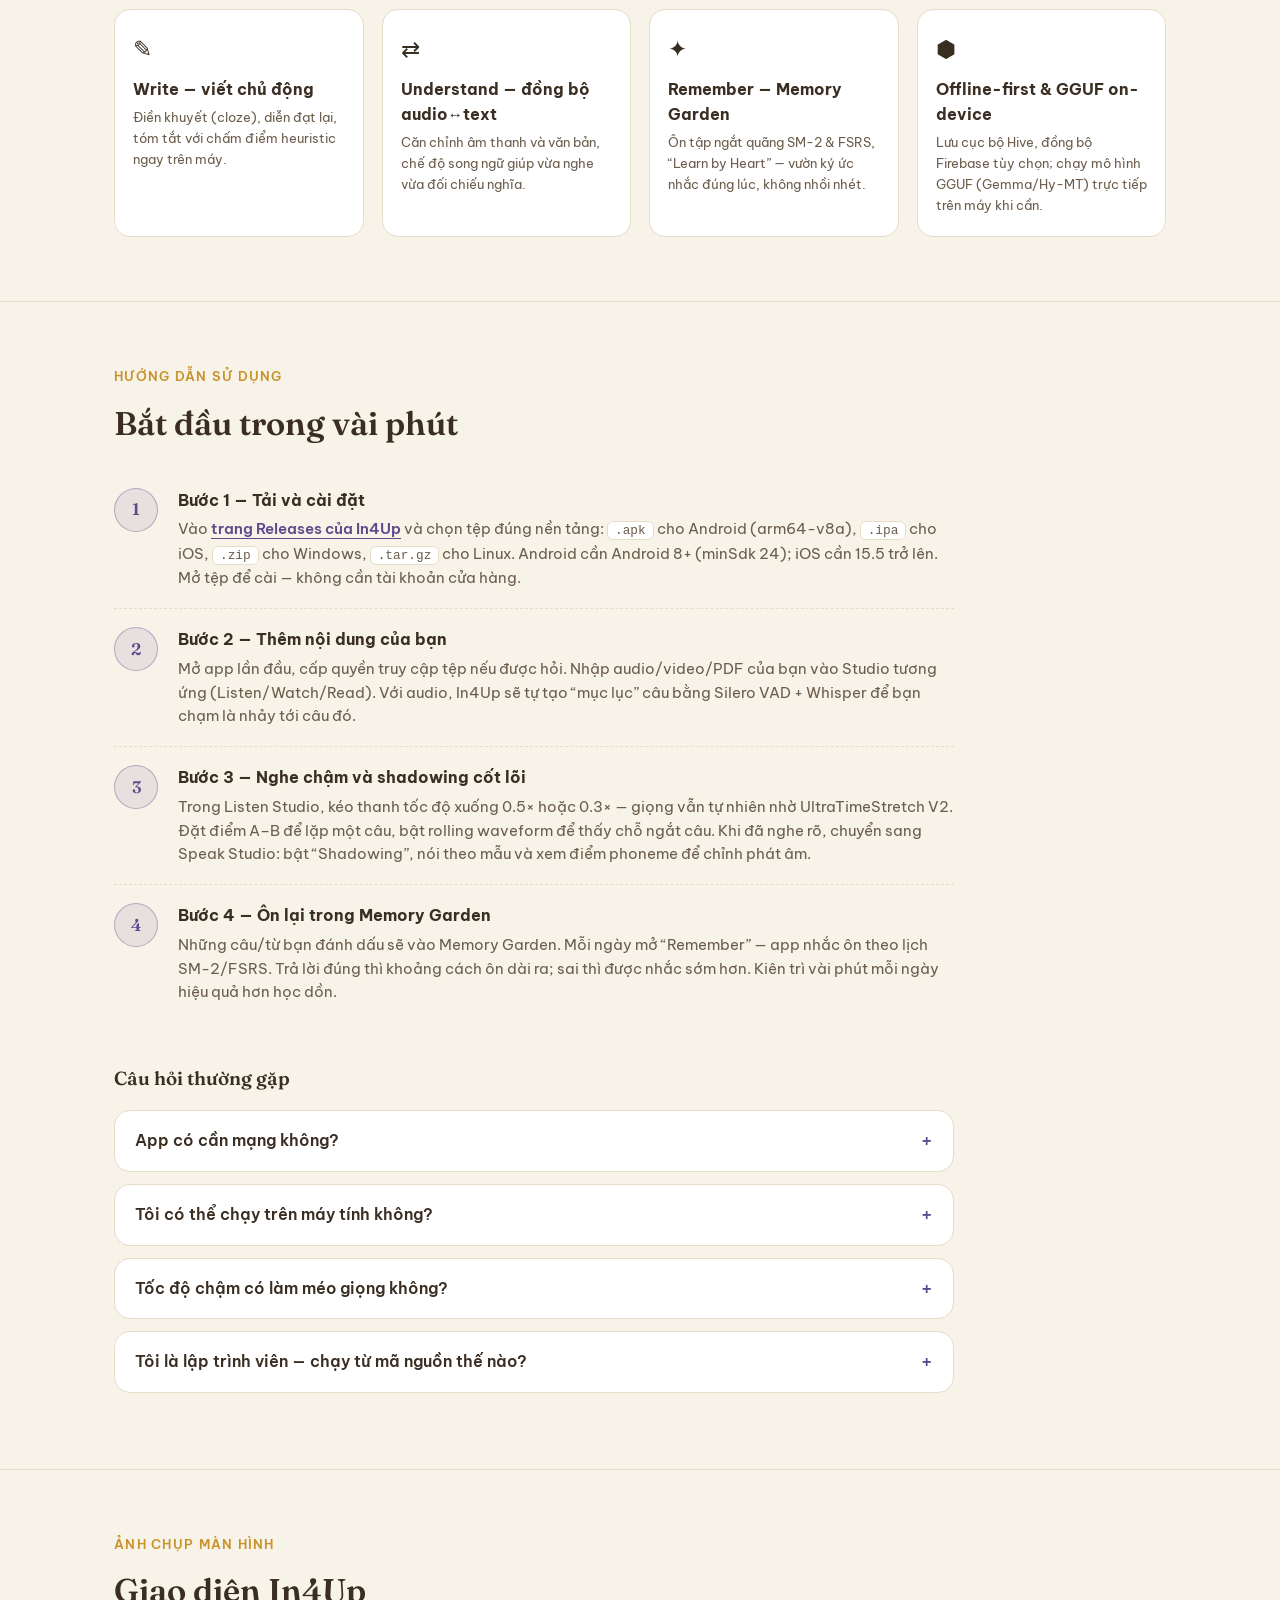
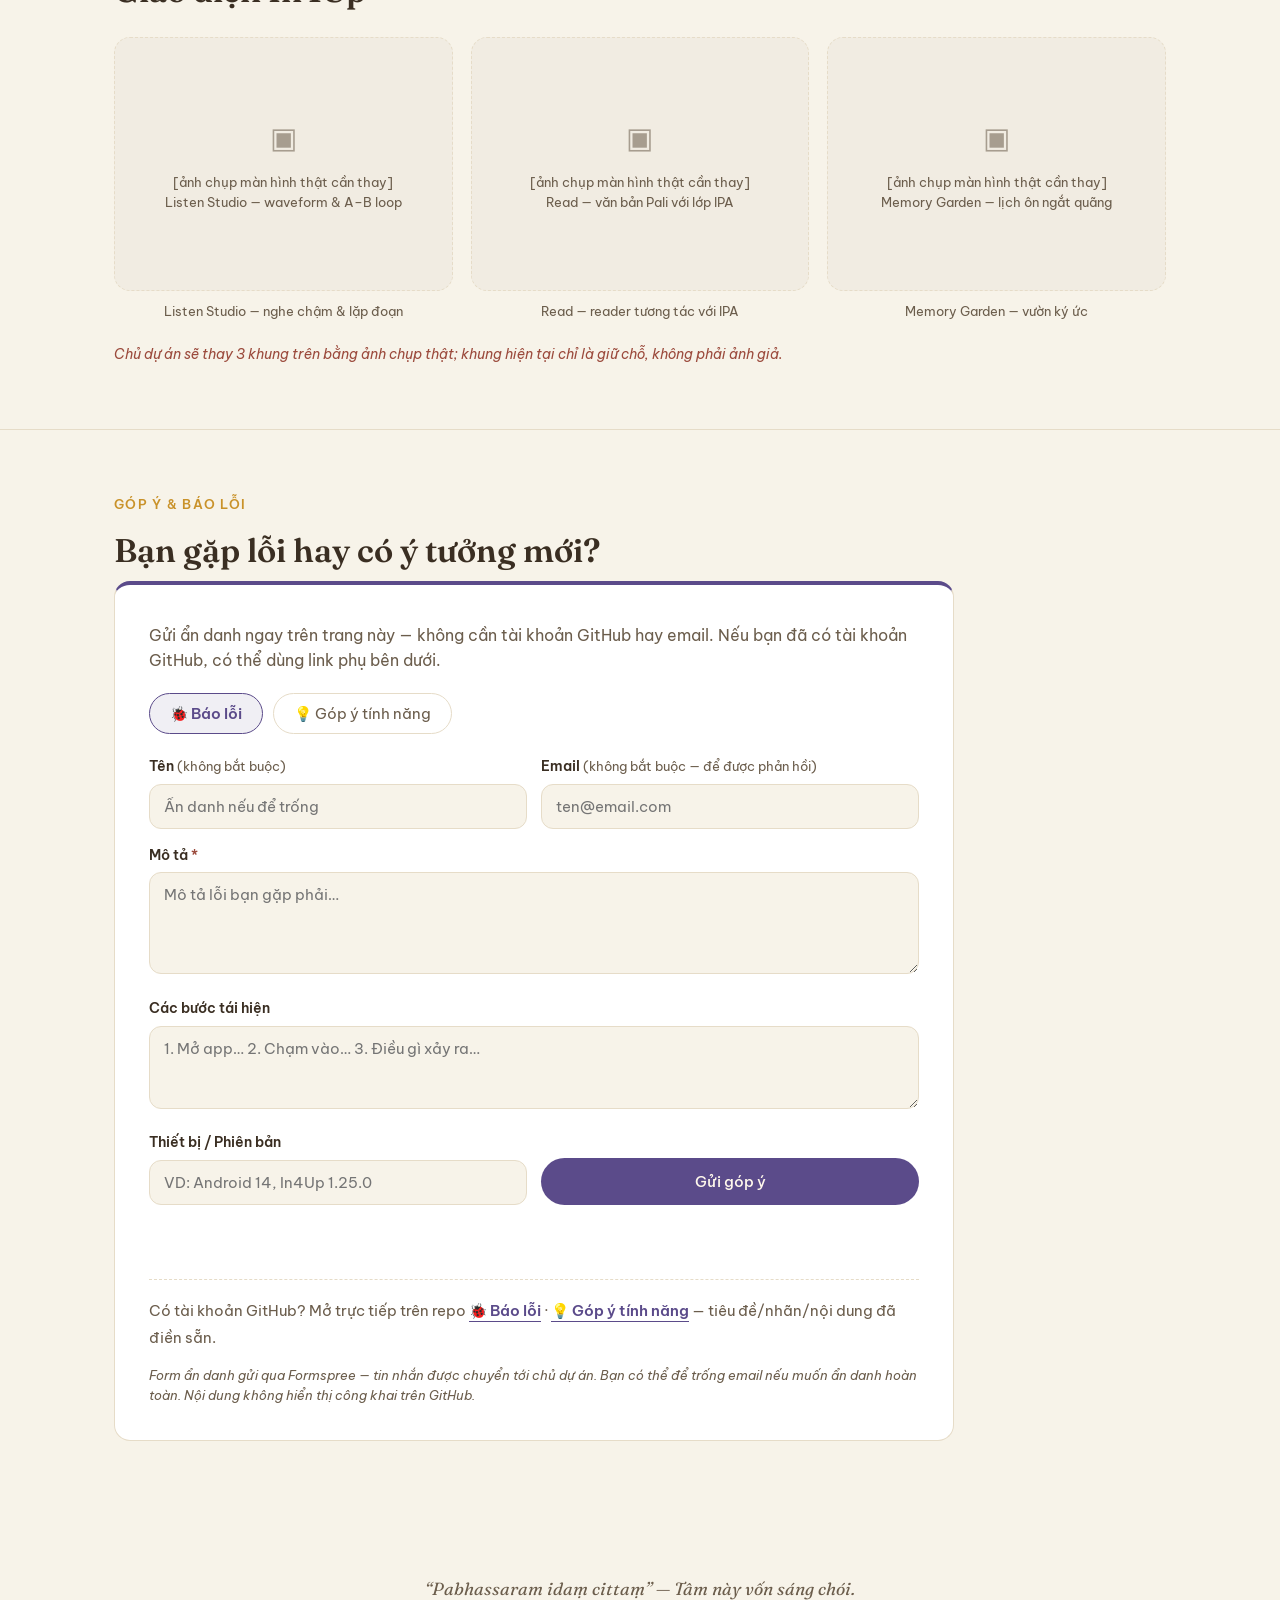
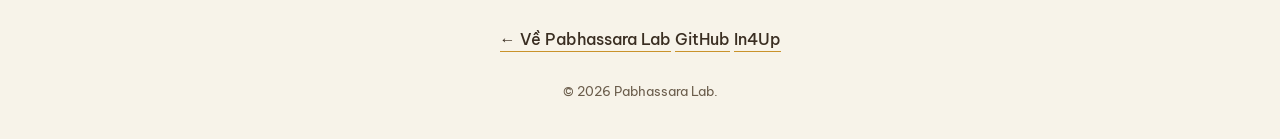
==== commit 470fb7e1: "feat: wire Formspree xwlldgze to all 4 detail pages - Thay PLACEHOLDER_*_FORM_ID bằng https://formsp" ====
--- a/in4up.html
+++ b/in4up.html
@@ -210,7 +210,7 @@
     <div class="feedback-block">
       <p class="feedback-lead">Gửi ẩn danh ngay trên trang này — không cần tài khoản GitHub hay email. Nếu bạn đã có tài khoản GitHub, có thể dùng link phụ bên dưới.</p>
 
-      <form id="feedback-form" data-app="In4Up" data-formspree="https://formspree.io/f/PLACEHOLDER_IN4UP_FORM_ID" novalidate>
+      <form id="feedback-form" data-app="In4Up" data-formspree="https://formspree.io/f/xwlldgze" novalidate>
         <input type="hidden" name="app" value="In4Up">
         <input type="hidden" name="_subject" value="[Bug] In4Up — báo lỗi từ Pabhassara Lab">
         <input type="text" name="_gotcha" class="hp-field" tabindex="-1" autocomplete="off" aria-hidden="true">
@@ -262,7 +262,7 @@
         <a href="https://github.com/Pabhassaracitto/In4Up/issues/new?title=%5B%C4%90%E1%BB%81%20xu%E1%BA%A5t%5D&labels=enhancement&body=**T%C3%B4i%20mu%E1%BB%91n...**%0A%0A**V%E1%BA%A5n%20%C4%91%E1%BB%81%20c%E1%BA%A7n%20gi%E1%BA%A3i%20quy%E1%BA%BFt%3A**%0A%0A**%C4%90%E1%BB%81%20xu%E1%BA%A5t%20c%E1%BB%A7a%20t%C3%B4i%3A**" target="_blank" rel="noopener">💡 Góp ý tính năng</a>
         — tiêu đề/nhãn/nội dung đã điền sẵn.
       </div>
-      <p class="privacy-note">Form ẩn danh gửi qua Formspree; chủ dự án cần thay <code>PLACEHOLDER_IN4UP_FORM_ID</code> bằng Form ID thật tại <a href="https://formspree.io" target="_blank" rel="noopener" style="border:none;">formspree.io</a> để kích hoạt. Trước đó form sẽ hướng dẫn dùng link GitHub.</p>
+      <p class="privacy-note">Form ẩn danh gửi qua Formspree — tin nhắn được chuyển tới chủ dự án. Bạn có thể để trống email nếu muốn ẩn danh hoàn toàn. Nội dung không hiển thị công khai trên GitHub.</p>
     </div>
   </div>
 </section>
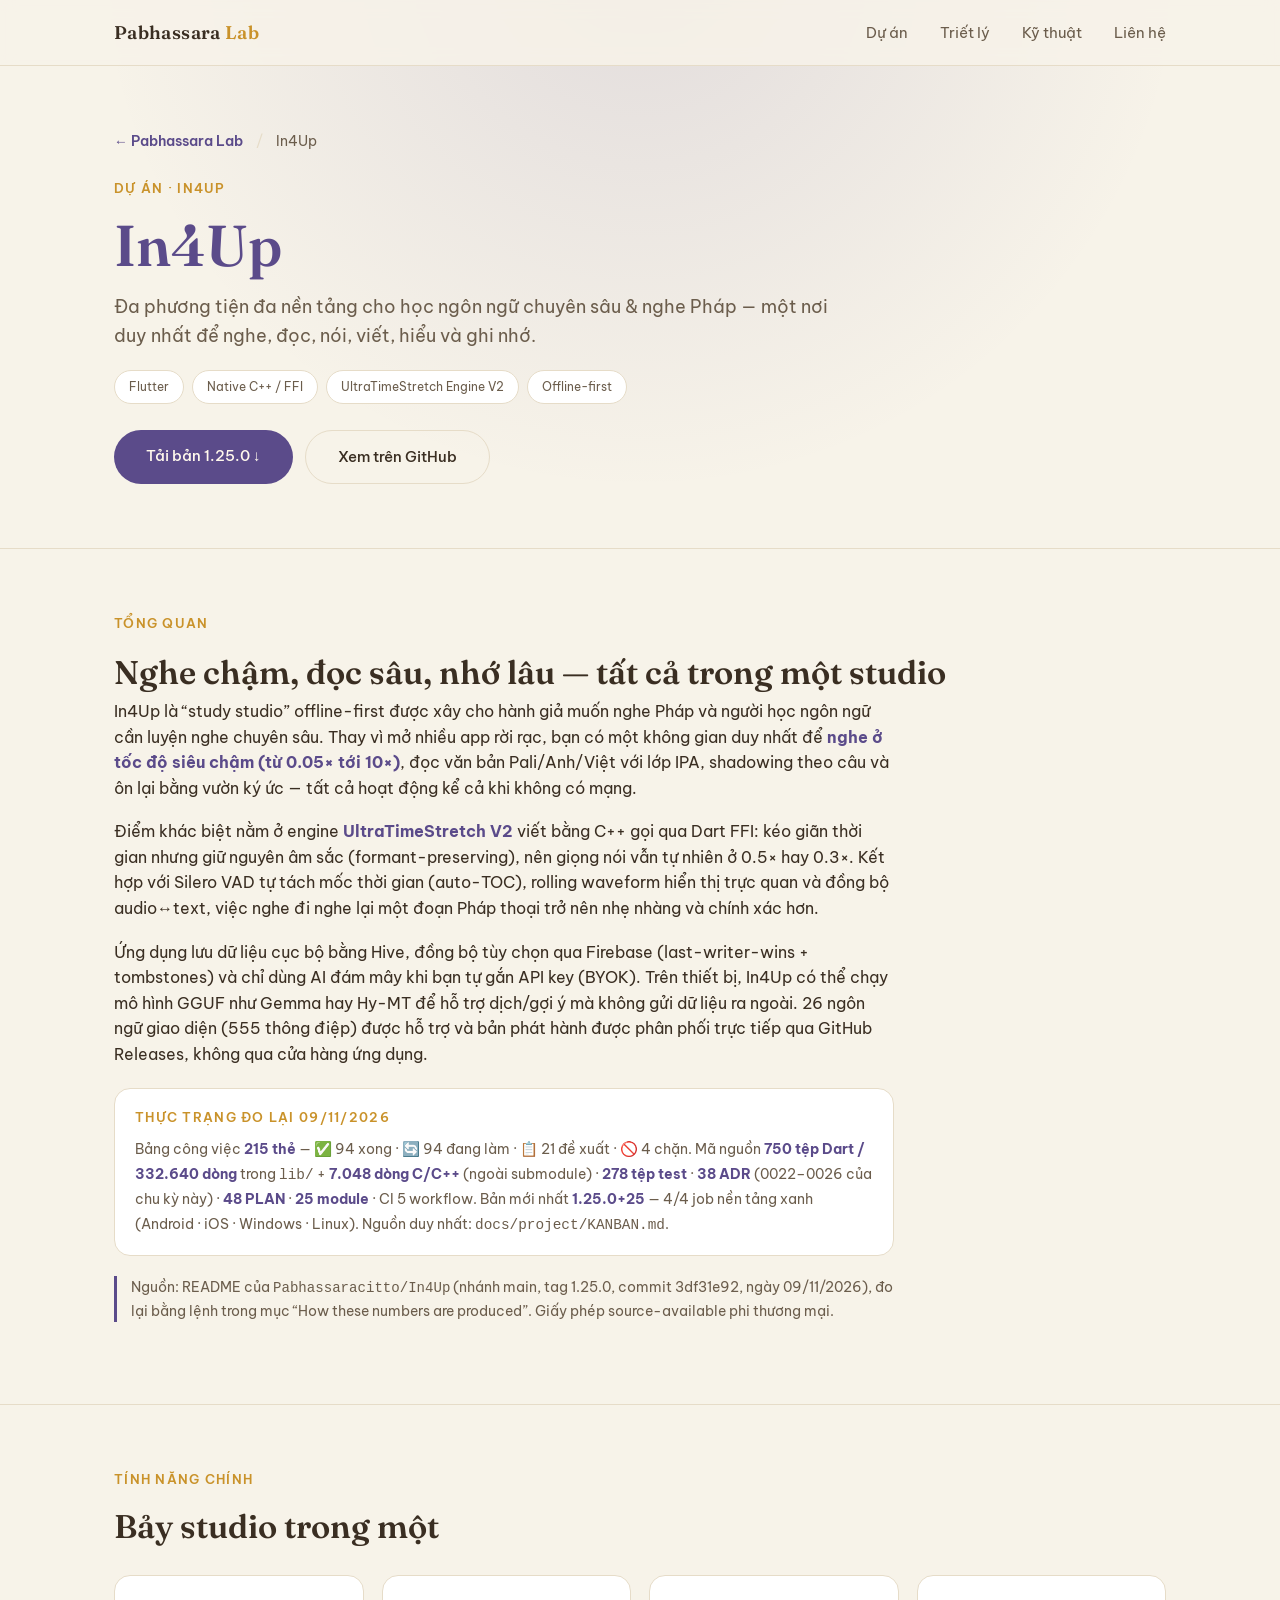
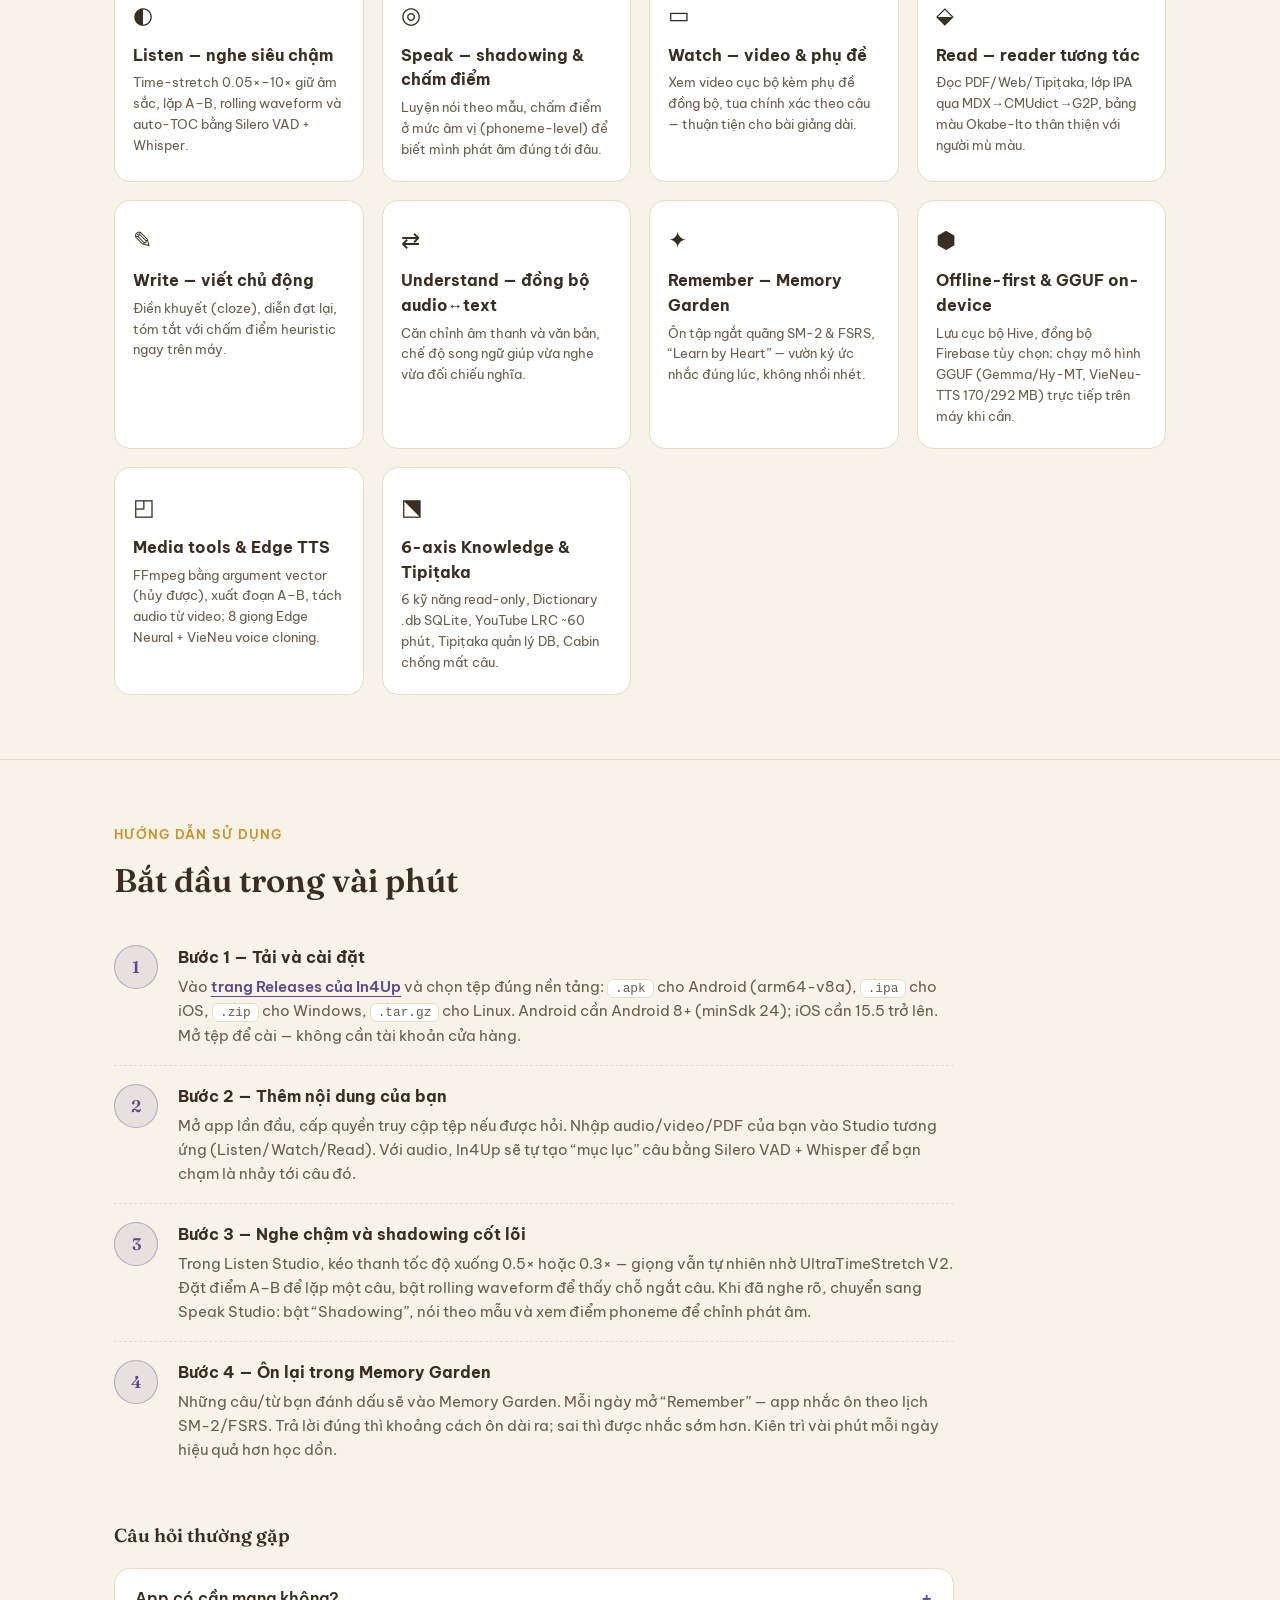
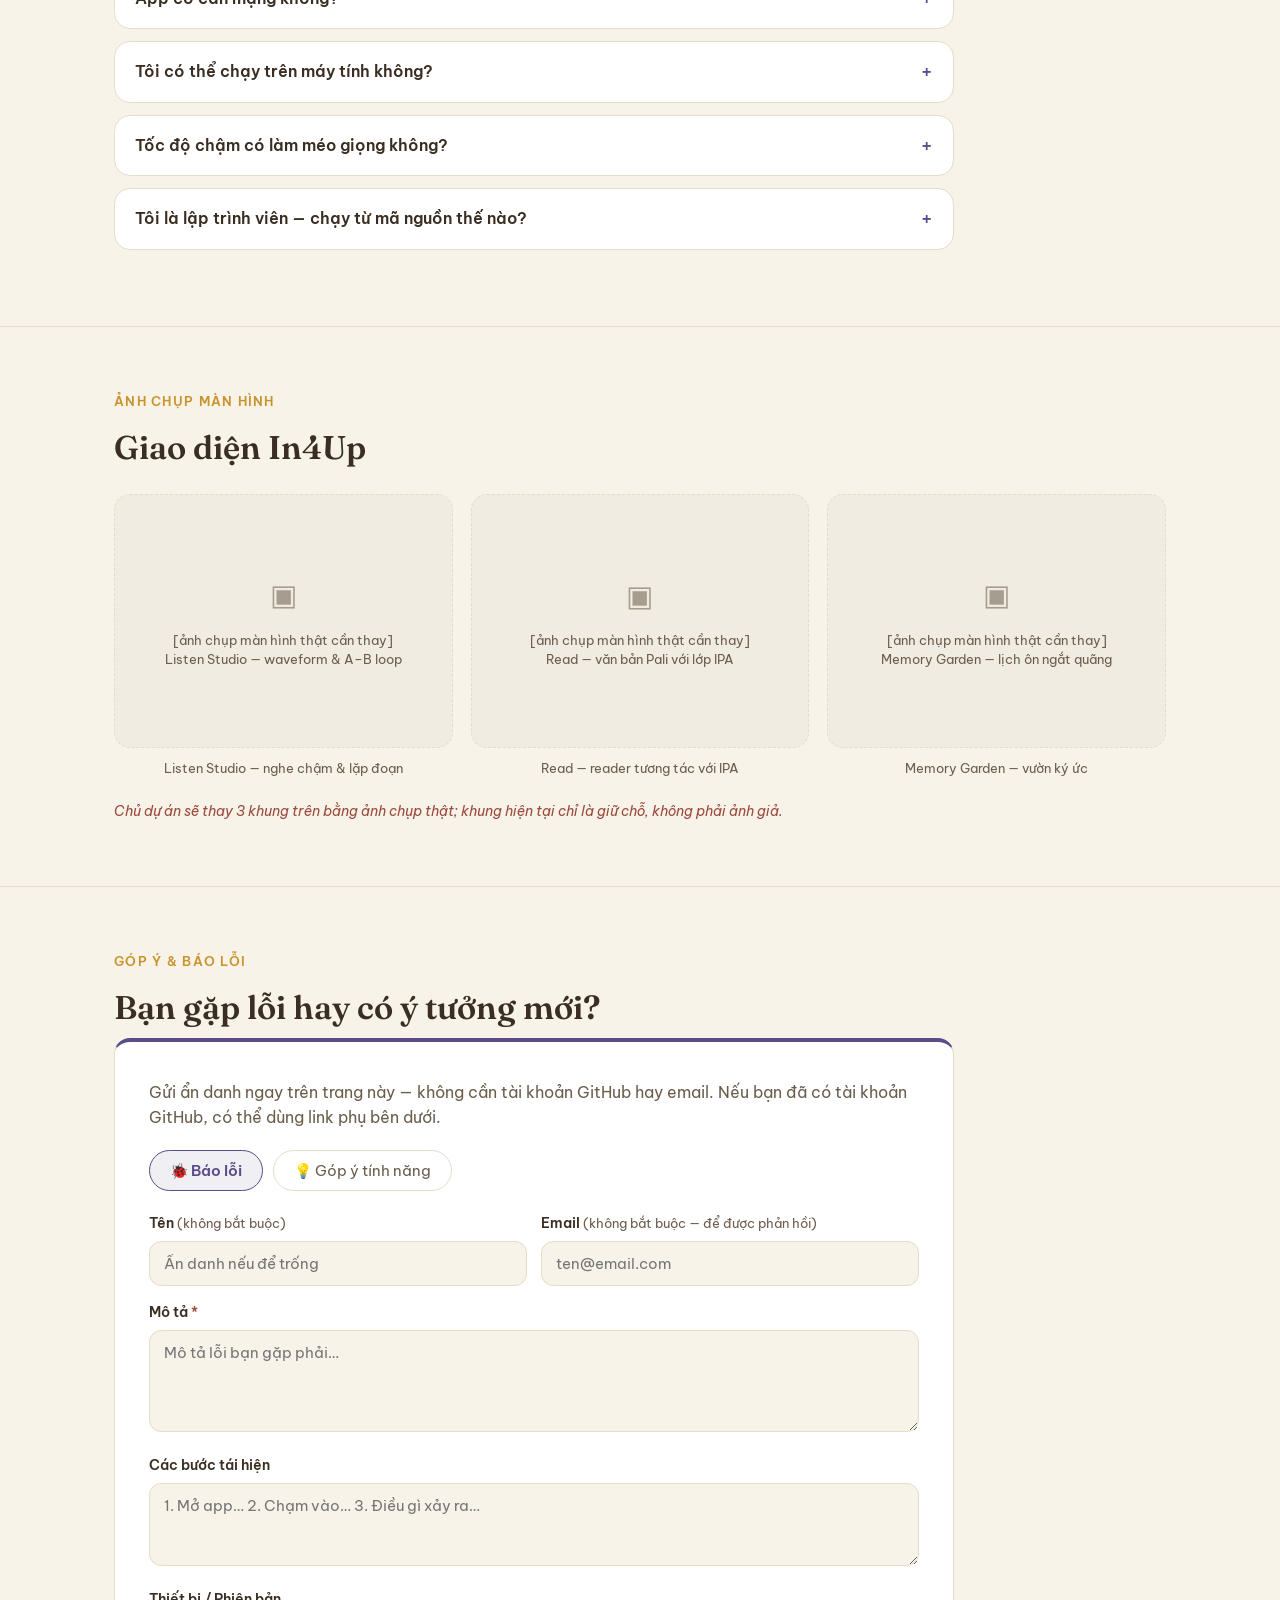
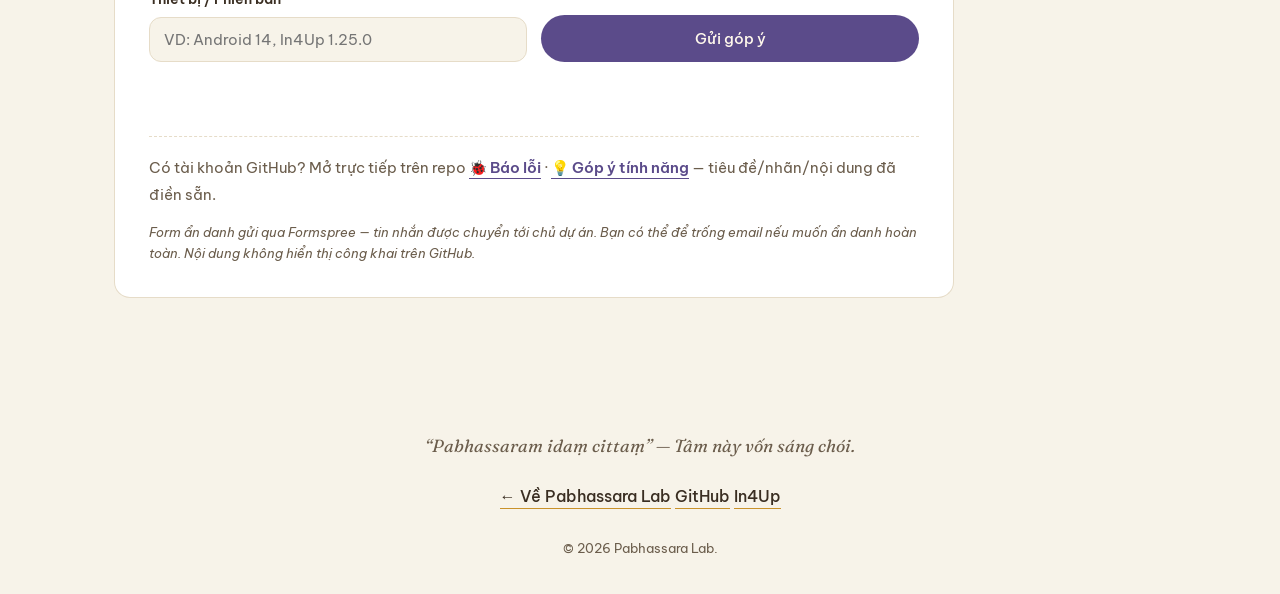
==== commit c95af874: "docs: sync web detail pages with README reality 09/11/2026 - In4Up: 1.25.0+25, 215 KANBAN (94/94/21/" ====
--- a/in4up.html
+++ b/in4up.html
@@ -56,8 +56,12 @@
     <h2 class="section-title">Nghe chậm, đọc sâu, nhớ lâu — tất cả trong một studio</h2>
     <p>In4Up là “study studio” offline-first được xây cho hành giả muốn nghe Pháp và người học ngôn ngữ cần luyện nghe chuyên sâu. Thay vì mở nhiều app rời rạc, bạn có một không gian duy nhất để <strong>nghe ở tốc độ siêu chậm (từ 0.05× tới 10×)</strong>, đọc văn bản Pali/Anh/Việt với lớp IPA, shadowing theo câu và ôn lại bằng vườn ký ức — tất cả hoạt động kể cả khi không có mạng.</p>
     <p>Điểm khác biệt nằm ở engine <strong>UltraTimeStretch V2</strong> viết bằng C++ gọi qua Dart FFI: kéo giãn thời gian nhưng giữ nguyên âm sắc (formant-preserving), nên giọng nói vẫn tự nhiên ở 0.5× hay 0.3×. Kết hợp với Silero VAD tự tách mốc thời gian (auto-TOC), rolling waveform hiển thị trực quan và đồng bộ audio↔text, việc nghe đi nghe lại một đoạn Pháp thoại trở nên nhẹ nhàng và chính xác hơn.</p>
-    <p>Ứng dụng lưu dữ liệu cục bộ bằng Hive, đồng bộ tùy chọn qua Firebase (last-writer-wins + tombstones) và chỉ dùng AI đám mây khi bạn tự gắn API key (BYOK). Trên thiết bị, In4Up có thể chạy mô hình GGUF như Gemma hay Hy-MT để hỗ trợ dịch/gợi ý mà không gửi dữ liệu ra ngoài. 26 ngôn ngữ giao diện được hỗ trợ và bản phát hành được phân phối trực tiếp qua GitHub Releases, không qua cửa hàng ứng dụng.</p>
-    <p class="overview-note">Nguồn: README &amp; CHANGELOG của <code>Pabhassaracitto/In4Up</code> (nhánh main, tag 1.25.0, ngày 2026-11-09), đọc qua gh api. Giấy phép source-available phi thương mại.</p>
+    <p>Ứng dụng lưu dữ liệu cục bộ bằng Hive, đồng bộ tùy chọn qua Firebase (last-writer-wins + tombstones) và chỉ dùng AI đám mây khi bạn tự gắn API key (BYOK). Trên thiết bị, In4Up có thể chạy mô hình GGUF như Gemma hay Hy-MT để hỗ trợ dịch/gợi ý mà không gửi dữ liệu ra ngoài. 26 ngôn ngữ giao diện (555 thông điệp) được hỗ trợ và bản phát hành được phân phối trực tiếp qua GitHub Releases, không qua cửa hàng ứng dụng.</p>
+    <div style="background:var(--bg-elevated);border:1px solid var(--border);border-radius:var(--radius);padding:18px 20px;margin:20px 0;max-width:780px;">
+      <p class="section-label" style="margin-bottom:10px;">Thực trạng đo lại 09/11/2026</p>
+      <p style="font-size:0.9rem;color:var(--text-soft);margin:0;line-height:1.7;">Bảng công việc <strong>215 thẻ</strong> — ✅ 94 xong · 🔄 94 đang làm · 📋 21 đề xuất · 🚫 4 chặn. Mã nguồn <strong>750 tệp Dart / 332.640 dòng</strong> trong <code>lib/</code> + <strong>7.048 dòng C/C++</strong> (ngoài submodule) · <strong>278 tệp test</strong> · <strong>38 ADR</strong> (0022–0026 của chu kỳ này) · <strong>48 PLAN</strong> · <strong>25 module</strong> · CI 5 workflow. Bản mới nhất <strong>1.25.0+25</strong> — 4/4 job nền tảng xanh (Android · iOS · Windows · Linux). Nguồn duy nhất: <code>docs/project/KANBAN.md</code>.</p>
+    </div>
+    <p class="overview-note">Nguồn: README của <code>Pabhassaracitto/In4Up</code> (nhánh main, tag 1.25.0, commit 3df31e92, ngày 09/11/2026), đo lại bằng lệnh trong mục “How these numbers are produced”. Giấy phép source-available phi thương mại.</p>
   </div>
 </section>
 
@@ -105,7 +109,17 @@
       <article class="feature-item">
         <span class="feature-icon">⬢</span>
         <h4>Offline-first &amp; GGUF on-device</h4>
-        <p>Lưu cục bộ Hive, đồng bộ Firebase tùy chọn; chạy mô hình GGUF (Gemma/Hy-MT) trực tiếp trên máy khi cần.</p>
+        <p>Lưu cục bộ Hive, đồng bộ Firebase tùy chọn; chạy mô hình GGUF (Gemma/Hy-MT, VieNeu-TTS 170/292 MB) trực tiếp trên máy khi cần.</p>
+      </article>
+      <article class="feature-item">
+        <span class="feature-icon">◰</span>
+        <h4>Media tools &amp; Edge TTS</h4>
+        <p>FFmpeg bằng argument vector (hủy được), xuất đoạn A–B, tách audio từ video; 8 giọng Edge Neural + VieNeu voice cloning.</p>
+      </article>
+      <article class="feature-item">
+        <span class="feature-icon">⬔</span>
+        <h4>6-axis Knowledge &amp; Tipiṭaka</h4>
+        <p>6 kỹ năng read-only, Dictionary .db SQLite, YouTube LRC ~60 phút, Tipiṭaka quản lý DB, Cabin chống mất câu.</p>
       </article>
     </div>
   </div>
@@ -156,7 +170,7 @@
       </details>
       <details>
         <summary>Tôi có thể chạy trên máy tính không?</summary>
-        <p>Có. Windows được hỗ trợ đầy đủ; Linux hỗ trợ một phần (đang bị chặn bởi <code>webkit2gtk-4.1</code> trên một số bản phân phối); bản Web bị giới hạn — các engine native không khả dụng trên web. Hãy chọn đúng tệp trong trang Releases.</p>
+        <p>Có. Từ bản 1.22–1.25, <strong>Windows và Linux đều build xanh &amp; phát hành đủ</strong> — 4/4 job nền tảng xanh (đã sửa <code>webkit2gtk-4.1</code> và <code>CI-WINDOWS-01</code>). Bản Web là light reader — các engine native (FFI) không có trên web. Hãy chọn đúng tệp trong trang Releases.</p>
       </details>
       <details>
         <summary>Tốc độ chậm có làm méo giọng không?</summary>
@@ -164,7 +178,7 @@
       </details>
       <details>
         <summary>Tôi là lập trình viên — chạy từ mã nguồn thế nào?</summary>
-        <p>Cài Flutter 3.44.1 (bản CI-pin), chạy <code>flutter pub get</code> rồi <code>flutter run --flavor stable</code> (Android có các flavor stable/dev/beta). Xem thêm trong README của repo.</p>
+        <p>Cài Flutter 3.44.1 (bản CI-pin), chạy <code>git submodule update --init</code> cho native engines, rồi <code>flutter pub get</code> và <code>flutter run --flavor stable</code> (Android có các flavor stable/dev/beta; compileSdk 36 / targetSdk 35 / NDK 28.2 / Java 17). Xem thêm trong README của repo.</p>
       </details>
     </div>
   </div>
